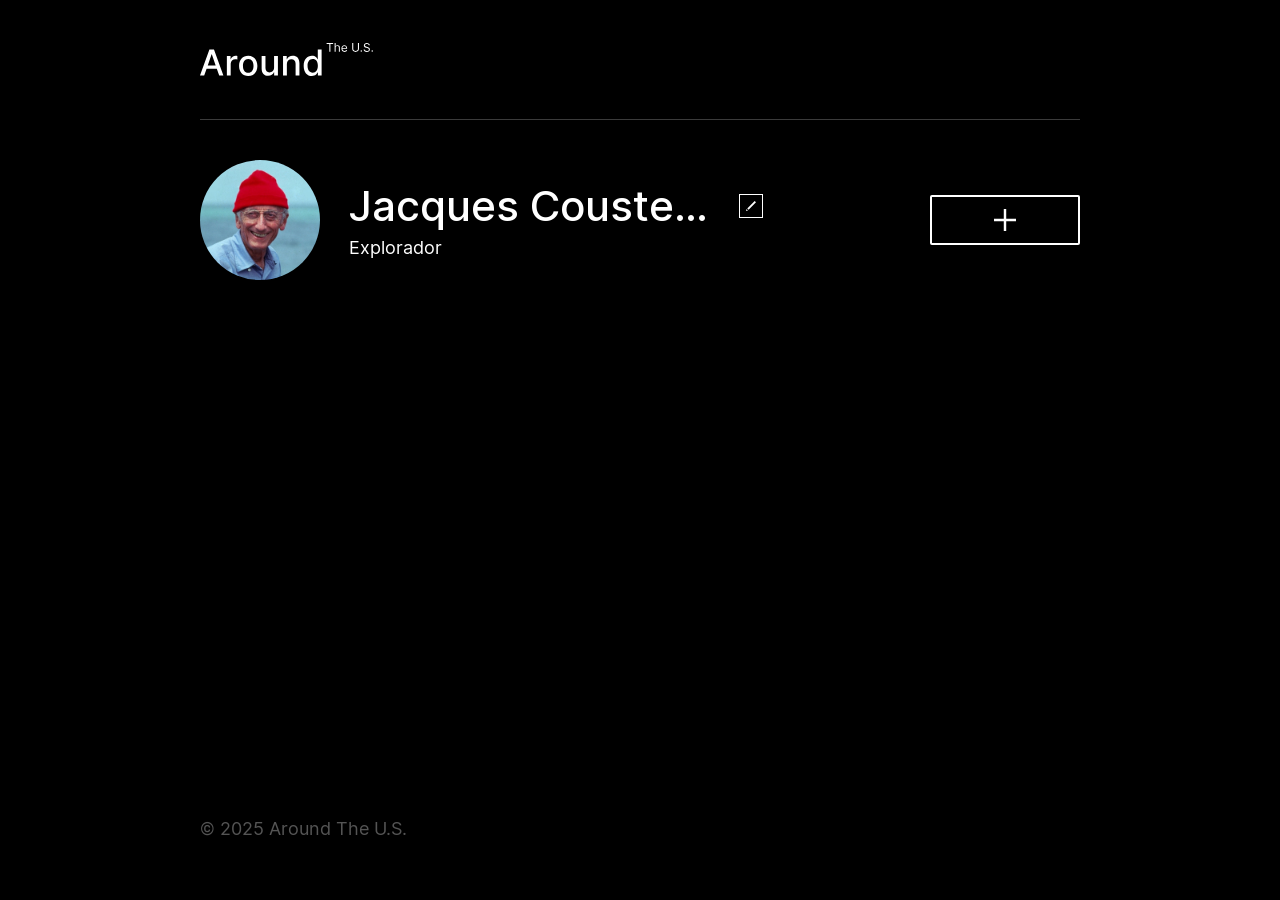
==== index.html @ f4f0763d "Implement profile edit and new card pop-ups Added pop-up forms for editing profile and creating new " ====
<!DOCTYPE html>
<html lang="pt">
  <head>
    <meta charset="UTF-8" />
    <meta content="width=device-width, initial-scale=1.0" name="viewport" />
    <meta content="ie=edge" http-equiv="X-UA-Compatible" />
    <title>Around The U.S.</title>
    <link href="./pages/index.css" rel="stylesheet" />
  </head>
  <body class="page">
    <div class="page__content">
      <header class="header page__section">
        <img
          alt="Logotipo Around The U.S."
          class="logo header__logo"
          src="./images/logo.svg"
        />
      </header>
      <main class="content">
        <section class="profile page__section">
          <img class="profile__image" src="./images/avatar.jpg" alt="Avatar" />
          <div class="profile__info">
            <h1 class="profile__title">Jacques Cousteau</h1>
            <button
              aria-label="Editar perfil"
              class="profile__edit-button"
              type="button"
            ></button>
            <p class="profile__description">Explorador</p>
          </div>
          <button
            aria-label="Adicionar cartão"
            class="profile__add-button"
            type="button"
          ></button>
        </section>
        <section class="cards page__section">
          <ul class="cards__list">
          </ul>
        </section>
      </main>
      <footer class="footer page__section">
        <p class="footer__copyright">© 2025 Around The U.S.</p>
      </footer>
      <div class="popup" id="edit-popup">
        <div class="popup__content">
          <button
            aria-label="Fechar pop-up"
            class="popup__close"
            type="button"
          ></button>
          <h3 class="popup__title">Editar perfil</h3>
          <form class="popup__form" id="edit-profile-form">
            <input
              class="popup__input popup__input_type_name"
              name="name"
              placeholder="Nome"
              type="text"
            />
            <input
              class="popup__input popup__input_type_description"
              name="description"
              placeholder="Sobre mim"
              type="text"
            />
            <button class="button popup__button" type="submit">Salvar</button>
          </form>
        </div>
<section class="cards page__section">
  <ul class="cards__list"></ul>

  <template id="card-template">
    <li class="card">
      <img class="card__image" src="" alt="" />

      <button
        aria-label="Excluir cartão"
        class="card__delete-button"
        type="button"
      ></button>

      <div class="card__description">
        <h2 class="card__title"></h2>

        <button
          aria-label="Botão de curtir"
          class="card__like-button"
          type="button"
        ></button>
      </div>
      <div class="popup" id="new-card-popup">
        <div class="popup__content">
          <button
            aria-label="Fechar pop-up"
            class="popup__close"
            type="button"
          ></button>
          <h3 class="popup__title">Novo local</h3>
          <form class="popup__form" id="new-card-form">
            <input
              class="popup__input popup__input_type_card-name"
              name="place-name"
              placeholder="Título"
              required
              type="text"
            />
            <input
              class="popup__input popup__input_type_url"
              name="link"
              placeholder="Link de Imagem"
              required
              type="url"
            />
            <button class="button popup__button" type="submit">Criar</button>
          </form>
        </div>
      </div>
      <div class="popup" id="image-popup">
        <div class="popup__content popup__content_content_image">
          <button
            aria-label="Fechar pop-up"
            class="popup__close"
            type="button"
          ></button>
          <img alt="" class="popup__image" src="#" />
          <p class="popup__caption"></p>
        </div>
      </div>
    </div>
    <script src="./scripts/index.js"></script>
  </body>
</html>
    </li>
  </template>
</section>
---- pages/index.css ----
@import url("../vendor/normalize.css");
@import url("../vendor/fonts.css");

@import url("../blocks/page.css");
@import url("../blocks/header.css");
@import url("../blocks/content.css");
@import url("../blocks/footer.css");
@import url("../blocks/profile.css");
@import url("../blocks/cards.css");
@import url("../blocks/card.css");
@import url("../blocks/popup.css");
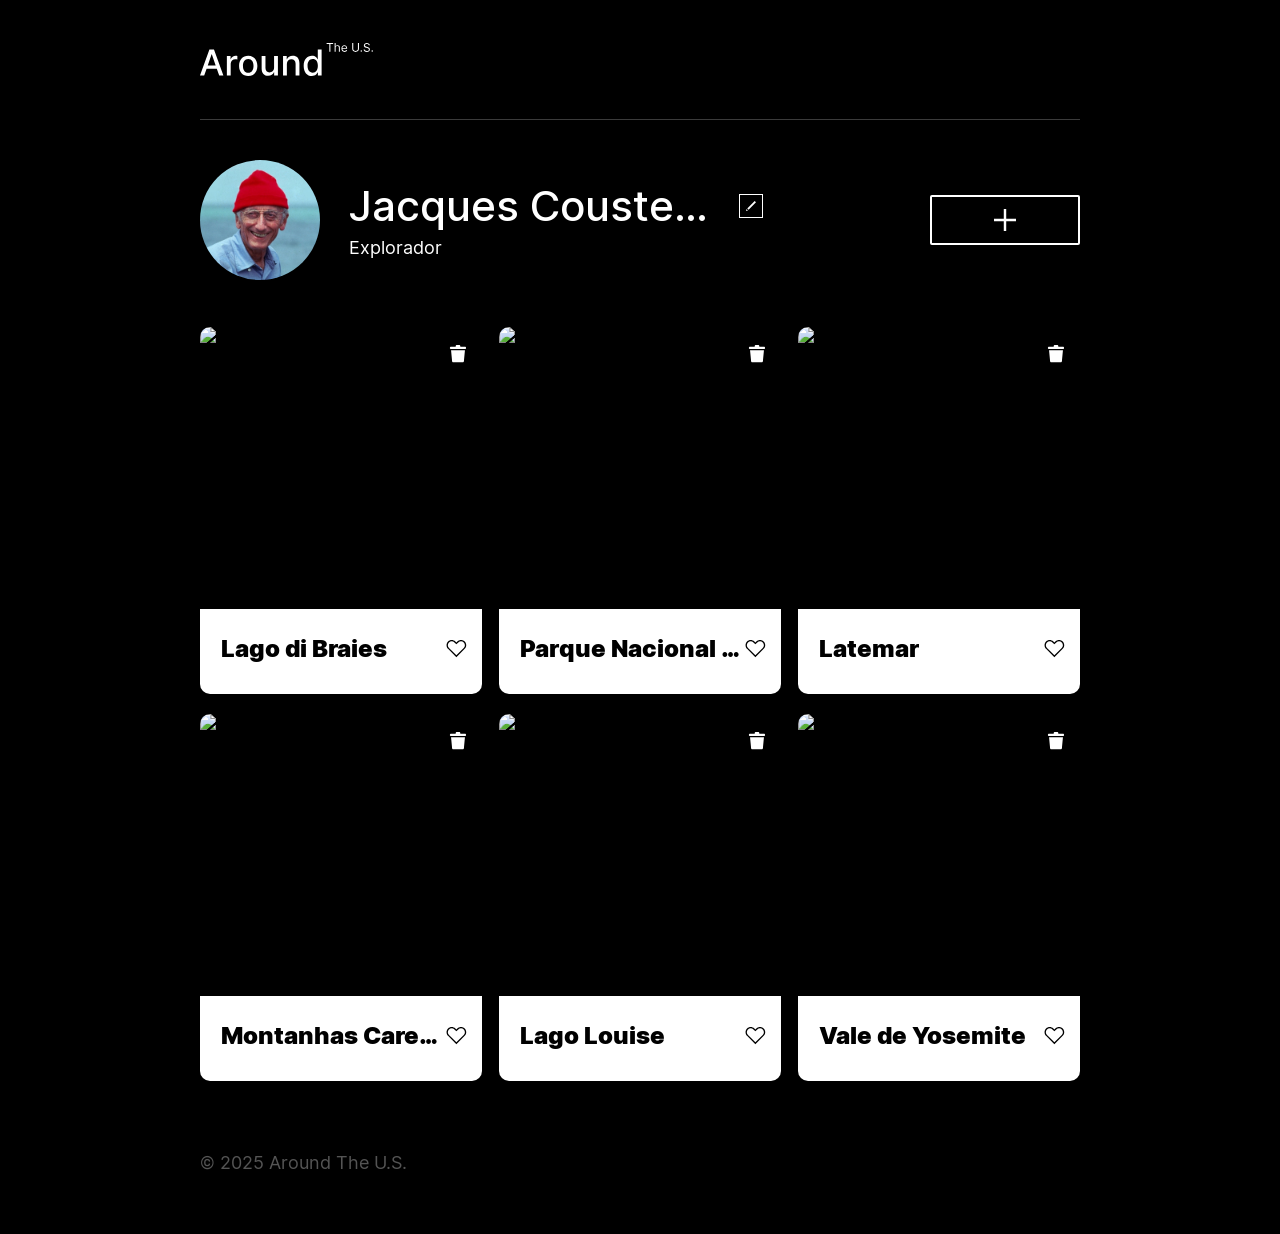
==== commit 97cde0a8: "Improve HTML formatting and structure Refactor HTML structure for better readability and maintainabi" ====
--- a/index.html
+++ b/index.html
@@ -7,8 +7,10 @@
     <title>Around The U.S.</title>
     <link href="./pages/index.css" rel="stylesheet" />
   </head>
+
   <body class="page">
     <div class="page__content">
+
       <header class="header page__section">
         <img
           alt="Logotipo Around The U.S."
@@ -16,87 +18,125 @@
           src="./images/logo.svg"
         />
       </header>
+
       <main class="content">
+
         <section class="profile page__section">
-          <img class="profile__image" src="./images/avatar.jpg" alt="Avatar" />
+          <img
+            class="profile__image"
+            src="./images/avatar.jpg"
+            alt="Avatar"
+          />
+
           <div class="profile__info">
             <h1 class="profile__title">Jacques Cousteau</h1>
+
             <button
               aria-label="Editar perfil"
               class="profile__edit-button"
               type="button"
             ></button>
+
             <p class="profile__description">Explorador</p>
           </div>
+
           <button
             aria-label="Adicionar cartão"
             class="profile__add-button"
             type="button"
           ></button>
         </section>
+
         <section class="cards page__section">
-          <ul class="cards__list">
-          </ul>
+
+          <ul class="cards__list"></ul>
+
+          <template id="card-template">
+            <li class="card">
+              <img
+                class="card__image"
+                src=""
+                alt=""
+              />
+
+              <button
+                aria-label="Excluir cartão"
+                class="card__delete-button"
+                type="button"
+              ></button>
+
+              <div class="card__description">
+                <h2 class="card__title"></h2>
+
+                <button
+                  aria-label="Botão de curtir"
+                  class="card__like-button"
+                  type="button"
+                ></button>
+              </div>
+            </li>
+          </template>
+
         </section>
       </main>
+
       <footer class="footer page__section">
         <p class="footer__copyright">© 2025 Around The U.S.</p>
       </footer>
+
+      <!-- Pop-up: Editar perfil -->
       <div class="popup" id="edit-popup">
         <div class="popup__content">
+
           <button
             aria-label="Fechar pop-up"
             class="popup__close"
             type="button"
           ></button>
+
           <h3 class="popup__title">Editar perfil</h3>
+
           <form class="popup__form" id="edit-profile-form">
+
             <input
               class="popup__input popup__input_type_name"
               name="name"
               placeholder="Nome"
               type="text"
             />
+
             <input
               class="popup__input popup__input_type_description"
               name="description"
               placeholder="Sobre mim"
               type="text"
             />
-            <button class="button popup__button" type="submit">Salvar</button>
+
+            <button
+              class="button popup__button"
+              type="submit"
+            >
+              Salvar
+            </button>
+
           </form>
         </div>
-<section class="cards page__section">
-  <ul class="cards__list"></ul>
+      </div>
 
-  <template id="card-template">
-    <li class="card">
-      <img class="card__image" src="" alt="" />
-
-      <button
-        aria-label="Excluir cartão"
-        class="card__delete-button"
-        type="button"
-      ></button>
-
-      <div class="card__description">
-        <h2 class="card__title"></h2>
-
-        <button
-          aria-label="Botão de curtir"
-          class="card__like-button"
-          type="button"
-        ></button>
-      </div>
+      <!-- Pop-up: Novo local -->
       <div class="popup" id="new-card-popup">
         <div class="popup__content">
+
           <button
             aria-label="Fechar pop-up"
             class="popup__close"
             type="button"
           ></button>
+
           <h3 class="popup__title">Novo local</h3>
+
           <form class="popup__form" id="new-card-form">
+
             <input
               class="popup__input popup__input_type_card-name"
               name="place-name"
@@ -104,6 +144,7 @@
               required
               type="text"
             />
+
             <input
               class="popup__input popup__input_type_url"
               name="link"
@@ -111,25 +152,41 @@
               required
               type="url"
             />
-            <button class="button popup__button" type="submit">Criar</button>
+
+            <button
+              class="button popup__button"
+              type="submit"
+            >
+              Criar
+            </button>
+
           </form>
         </div>
       </div>
+
+      <!-- Pop-up: Imagem -->
       <div class="popup" id="image-popup">
         <div class="popup__content popup__content_content_image">
+
           <button
             aria-label="Fechar pop-up"
             class="popup__close"
             type="button"
           ></button>
-          <img alt="" class="popup__image" src="#" />
+
+          <img
+            alt=""
+            class="popup__image"
+            src="#"
+          />
+
           <p class="popup__caption"></p>
+
         </div>
       </div>
+
     </div>
+
     <script src="./scripts/index.js"></script>
   </body>
 </html>
-    </li>
-  </template>
-</section>
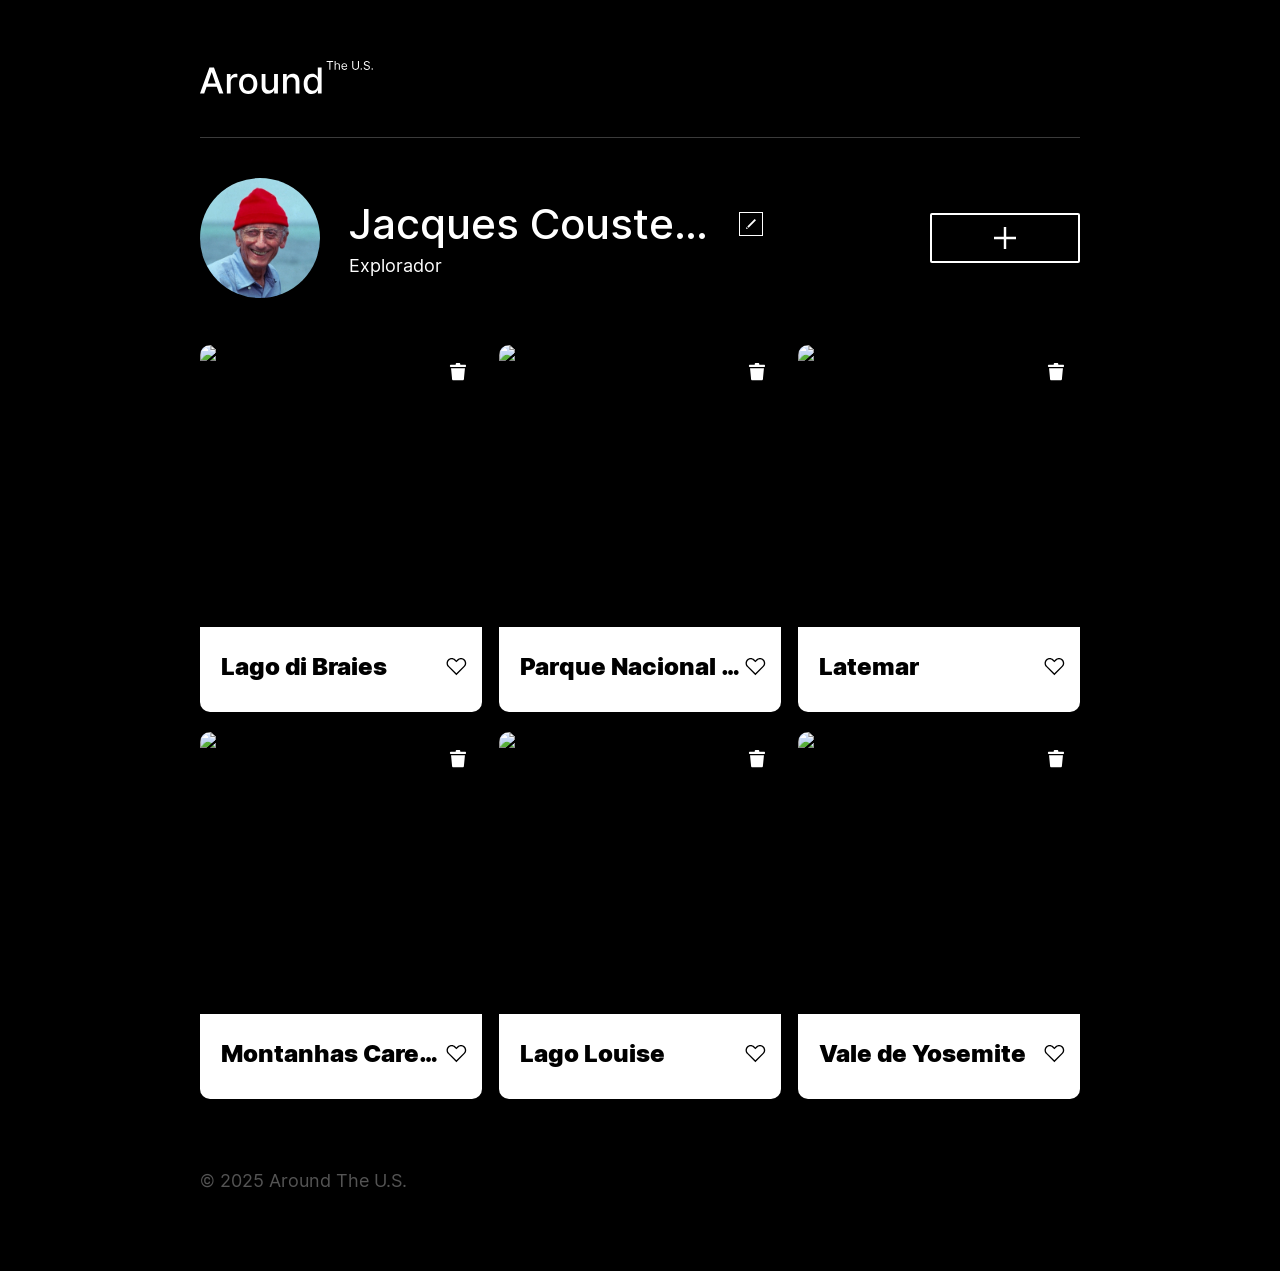
==== commit cc1cd2e8: "Enhance pop-up forms with input validation attributes Updated input fields in pop-up forms to includ" ====
--- a/index.html
+++ b/index.html
@@ -1,10 +1,13 @@
+```html
 <!DOCTYPE html>
 <html lang="pt">
   <head>
     <meta charset="UTF-8" />
     <meta content="width=device-width, initial-scale=1.0" name="viewport" />
     <meta content="ie=edge" http-equiv="X-UA-Compatible" />
+
     <title>Around The U.S.</title>
+
     <link href="./pages/index.css" rel="stylesheet" />
   </head>
 
@@ -48,7 +51,6 @@
         </section>
 
         <section class="cards page__section">
-
           <ul class="cards__list"></ul>
 
           <template id="card-template">
@@ -76,15 +78,17 @@
               </div>
             </li>
           </template>
-
         </section>
+
       </main>
 
       <footer class="footer page__section">
         <p class="footer__copyright">© 2025 Around The U.S.</p>
       </footer>
 
-      <!-- Pop-up: Editar perfil -->
+
+      <!-- POP-UP EDITAR PERFIL -->
+
       <div class="popup" id="edit-popup">
         <div class="popup__content">
 
@@ -98,23 +102,42 @@
 
           <form class="popup__form" id="edit-profile-form">
 
-            <input
-              class="popup__input popup__input_type_name"
-              name="name"
-              placeholder="Nome"
-              type="text"
-            />
-
-            <input
-              class="popup__input popup__input_type_description"
-              name="description"
-              placeholder="Sobre mim"
-              type="text"
-            />
+            <label class="popup__field">
+              <input
+                class="popup__input popup__input_type_name"
+                name="name"
+                placeholder="Nome"
+                minlength="2"
+                maxlength="40"
+                required
+                type="text"
+              />
+
+              <span
+                class="popup__error popup__input_type_name-error"
+              ></span>
+            </label>
+
+            <label class="popup__field">
+              <input
+                class="popup__input popup__input_type_description"
+                name="description"
+                placeholder="Sobre mim"
+                minlength="2"
+                maxlength="200"
+                required
+                type="text"
+              />
+
+              <span
+                class="popup__error popup__input_type_description-error"
+              ></span>
+            </label>
 
             <button
               class="button popup__button"
               type="submit"
+              disabled
             >
               Salvar
             </button>
@@ -123,7 +146,9 @@
         </div>
       </div>
 
-      <!-- Pop-up: Novo local -->
+
+      <!-- POP-UP NOVO LOCAL -->
+
       <div class="popup" id="new-card-popup">
         <div class="popup__content">
 
@@ -137,25 +162,40 @@
 
           <form class="popup__form" id="new-card-form">
 
-            <input
-              class="popup__input popup__input_type_card-name"
-              name="place-name"
-              placeholder="Título"
-              required
-              type="text"
-            />
-
-            <input
-              class="popup__input popup__input_type_url"
-              name="link"
-              placeholder="Link de Imagem"
-              required
-              type="url"
-            />
+            <label class="popup__field">
+              <input
+                class="popup__input popup__input_type_card-name"
+                name="place-name"
+                placeholder="Título"
+                minlength="2"
+                maxlength="30"
+                required
+                type="text"
+              />
+
+              <span
+                class="popup__error popup__input_type_card-name-error"
+              ></span>
+            </label>
+
+            <label class="popup__field">
+              <input
+                class="popup__input popup__input_type_url"
+                name="link"
+                placeholder="Link de Imagem"
+                required
+                type="url"
+              />
+
+              <span
+                class="popup__error popup__input_type_url-error"
+              ></span>
+            </label>
 
             <button
               class="button popup__button"
               type="submit"
+              disabled
             >
               Criar
             </button>
@@ -164,7 +204,9 @@
         </div>
       </div>
 
-      <!-- Pop-up: Imagem -->
+
+      <!-- POP-UP DA IMAGEM -->
+
       <div class="popup" id="image-popup">
         <div class="popup__content popup__content_content_image">
 
@@ -190,3 +232,4 @@
     <script src="./scripts/index.js"></script>
   </body>
 </html>
+```
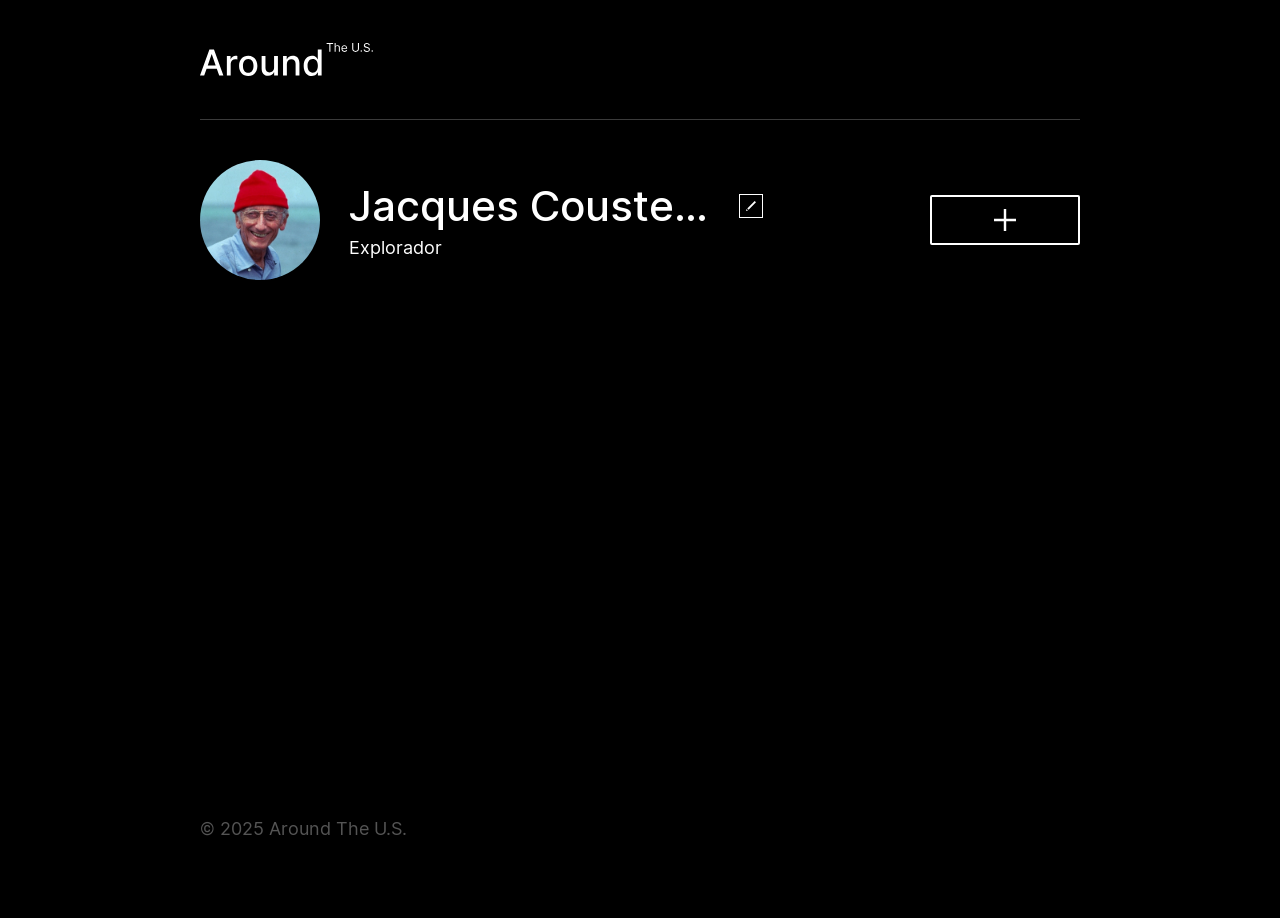
==== commit 52284ff6: "Remove code block formatting from index.html" ====
--- a/index.html
+++ b/index.html
@@ -1,4 +1,3 @@
-```html
 <!DOCTYPE html>
 <html lang="pt">
   <head>
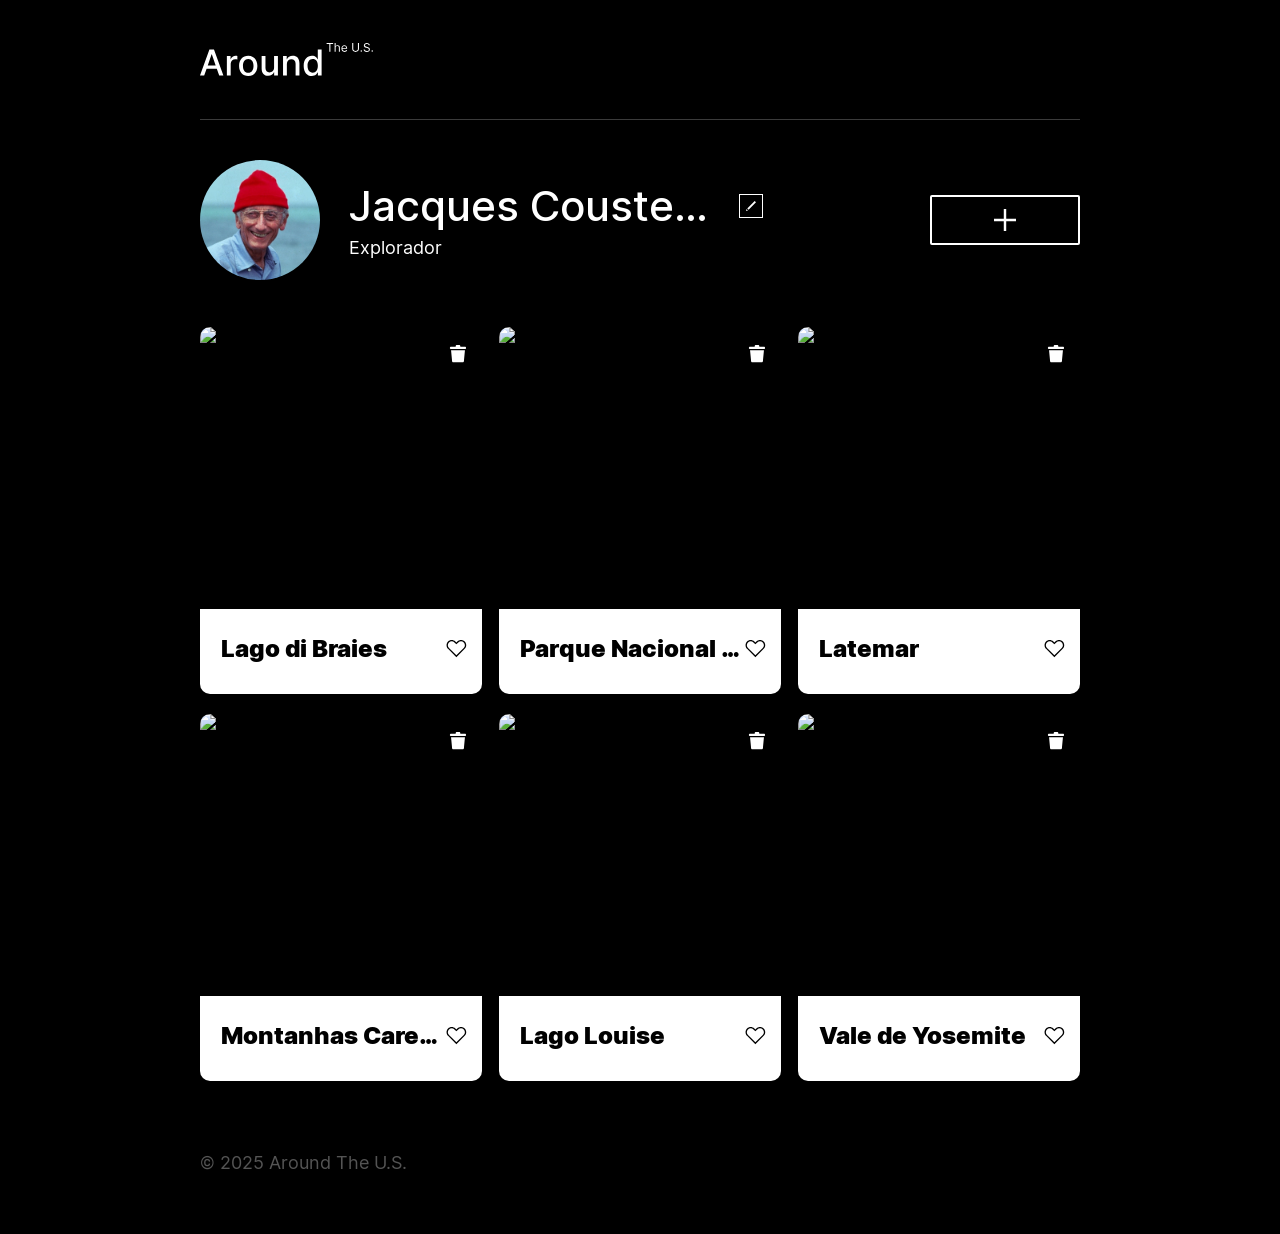
==== commit 963d668d: "Update error class names in index.html" ====
--- a/index.html
+++ b/index.html
@@ -113,7 +113,7 @@
               />
 
               <span
-                class="popup__error popup__input_type_name-error"
+                class="popup__error popup__error_type_name"
               ></span>
             </label>
 
@@ -129,7 +129,7 @@
               />
 
               <span
-                class="popup__error popup__input_type_description-error"
+                class="popup__error popup__error_type_description"
               ></span>
             </label>
 
@@ -173,7 +173,7 @@
               />
 
               <span
-                class="popup__error popup__input_type_card-name-error"
+                class="popup__error popup__error_type_card-name"
               ></span>
             </label>
 
@@ -187,7 +187,7 @@
               />
 
               <span
-                class="popup__error popup__input_type_url-error"
+                class="popup__error popup__error_type_url"
               ></span>
             </label>
 
@@ -231,4 +231,3 @@
     <script src="./scripts/index.js"></script>
   </body>
 </html>
-```
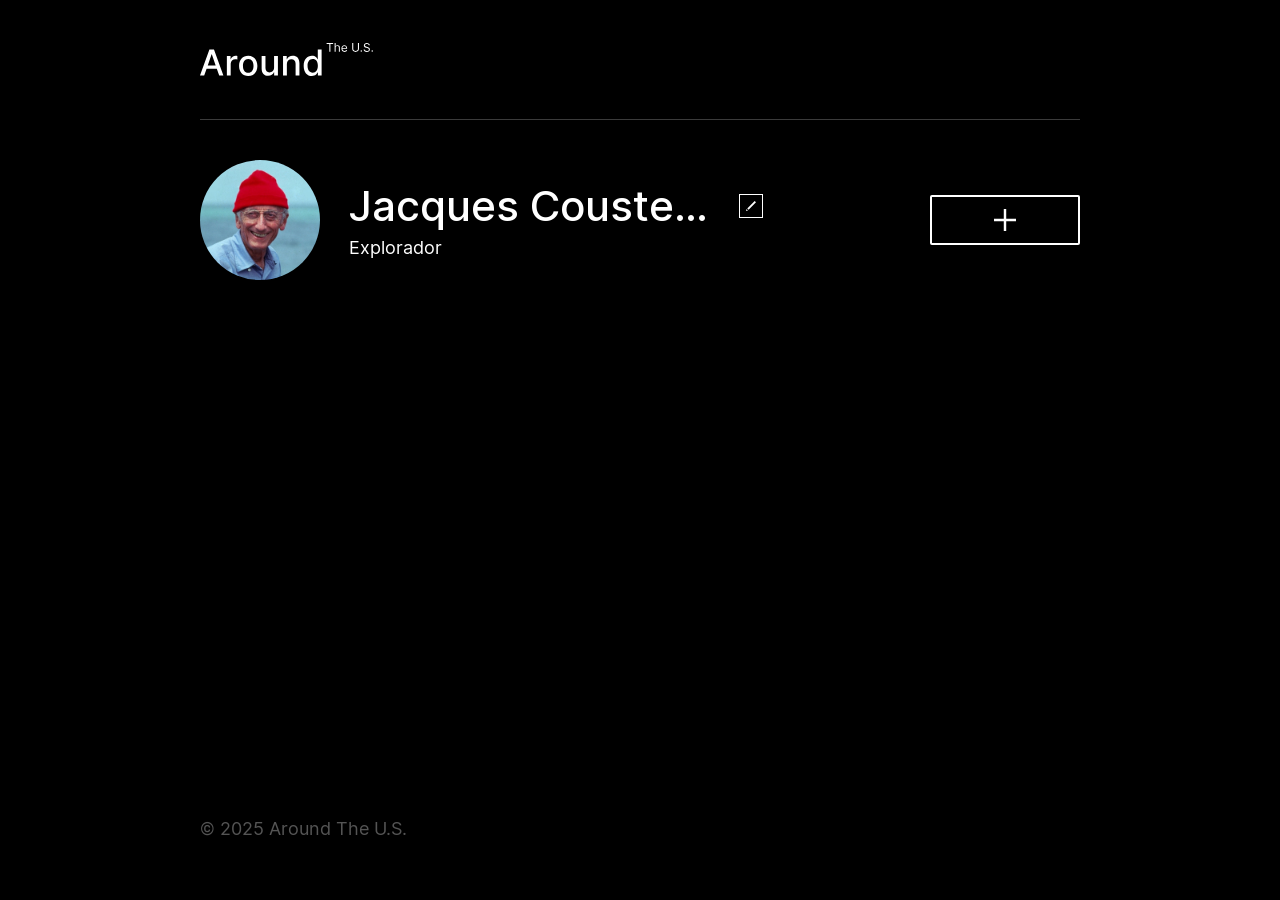
==== commit c3fa5119: "Project 12" ====
--- a/index.html
+++ b/index.html
@@ -24,11 +24,18 @@
       <main class="content">
 
         <section class="profile page__section">
-          <img
-            class="profile__image"
-            src="./images/avatar.jpg"
-            alt="Avatar"
-          />
+          <div class="profile__image-container">
+            <img
+              class="profile__image"
+              src="./images/avatar.jpg"
+              alt="Avatar"
+            />
+            <button
+              aria-label="Alterar foto de perfil"
+              class="profile__avatar-edit"
+              type="button"
+            ></button>
+          </div>
 
           <div class="profile__info">
             <h1 class="profile__title">Jacques Cousteau</h1>
@@ -204,6 +211,72 @@
       </div>
 
 
+
+
+      <!-- POP-UP CONFIRMAÇÃO DE EXCLUSÃO -->
+
+      <div class="popup" id="delete-confirmation-popup">
+        <div class="popup__content">
+
+          <button
+            aria-label="Fechar pop-up"
+            class="popup__close"
+            type="button"
+          ></button>
+
+          <h3 class="popup__title">Tem certeza?</h3>
+
+          <button
+            class="button popup__button"
+            type="button"
+          >
+            Sim
+          </button>
+
+        </div>
+      </div>
+
+
+      <!-- POP-UP ALTERAR FOTO -->
+
+      <div class="popup" id="avatar-popup">
+        <div class="popup__content">
+
+          <button
+            aria-label="Fechar pop-up"
+            class="popup__close"
+            type="button"
+          ></button>
+
+          <h3 class="popup__title">Alterar foto de perfil</h3>
+
+          <form class="popup__form" id="avatar-form">
+
+            <label class="popup__field">
+              <input
+                class="popup__input popup__input_type_avatar"
+                name="avatar"
+                placeholder="Link da imagem"
+                required
+                type="url"
+              />
+
+              <span class="popup__error popup__error_type_avatar"></span>
+            </label>
+
+            <button
+              class="button popup__button"
+              type="submit"
+              disabled
+            >
+              Salvar
+            </button>
+
+          </form>
+        </div>
+      </div>
+
+
       <!-- POP-UP DA IMAGEM -->
 
       <div class="popup" id="image-popup">
@@ -228,6 +301,6 @@
 
     </div>
 
-    <script src="./scripts/index.js"></script>
+    <script type="module" src="./scripts/index.js"></script>
   </body>
 </html>
